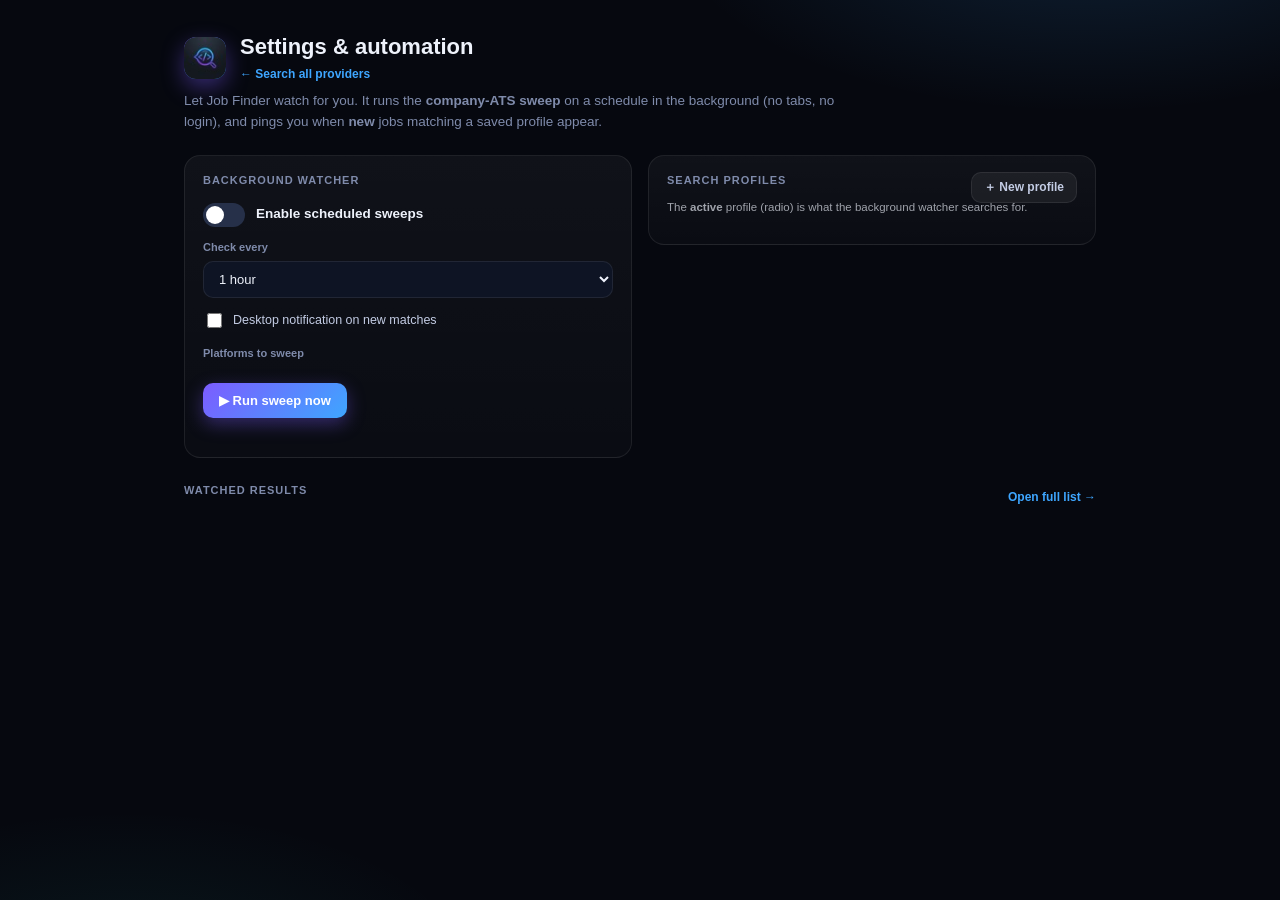
==== extension/options.html @ b2c96f01 "feat(auto): Tier 1 — scheduled background ATS sweep, notifications, saved profiles Turns the extensi" ====
<!doctype html>
<html>
<head>
  <meta charset="utf-8">
  <title>Job Finder — Settings & automation</title>
  <link rel="icon" type="image/png" href="icons/icon48.png">
  <link rel="stylesheet" href="options.css">
</head>
<body>
  <div class="wrap">
    <div class="head">
      <img class="logo" src="icons/icon48.png" alt="Logo">
      <div>
        <h1>Settings &amp; automation</h1>
        <a class="back" href="results.html">← Search all providers</a>
      </div>
    </div>
    <p class="lede">Let Job Finder watch for you. It runs the <b>company-ATS sweep</b> on a
      schedule in the background (no tabs, no login), and pings you when <b>new</b> jobs
      matching a saved profile appear.</p>

    <div class="grid">
      <!-- ============ automation ============ -->
      <div class="panel">
        <h2>Background watcher</h2>
        <label class="switch">
          <input type="checkbox" id="autoEnabled">
          <span class="track"></span>
          <span class="switch-label">Enable scheduled sweeps</span>
        </label>

        <div class="fld">
          <label>Check every</label>
          <select id="intervalMin">
            <option value="60">1 hour</option>
            <option value="120">2 hours</option>
            <option value="180">3 hours</option>
            <option value="360">6 hours</option>
            <option value="720">12 hours</option>
            <option value="1440">Daily</option>
          </select>
        </div>

        <label class="inline"><input type="checkbox" id="notify"> Desktop notification on new matches</label>

        <div class="fld" style="margin-top:14px">
          <label>Platforms to sweep</label>
          <div id="platforms" class="checks"></div>
        </div>

        <div class="run-row">
          <button id="runNow" class="primary">▶ Run sweep now</button>
          <span id="runStatus" class="run-status"></span>
        </div>
        <div id="lastRun" class="last-run"></div>
      </div>

      <!-- ============ profiles ============ -->
      <div class="panel">
        <div class="panel-head">
          <h2>Search profiles</h2>
          <button id="addProfile" class="ghost small">＋ New profile</button>
        </div>
        <p class="dim" style="margin-top:-4px">The <b>active</b> profile (radio) is what the background watcher searches for.</p>
        <div id="profiles" class="profiles"></div>
        <div id="noProfiles" class="dim empty-note" hidden>No profiles yet — create one to enable the watcher.</div>
      </div>
    </div>

    <div class="watched">
      <div class="watched-head">
        <h2>Watched results <span class="dim" id="watchedCount"></span></h2>
        <a class="linkbtn" id="openWatched" href="results.html?watched=1">Open full list →</a>
      </div>
      <div id="watchedList" class="wlist"></div>
    </div>
  </div>

  <script src="store.js"></script>
  <script src="ats.js"></script>
  <script src="options.js"></script>
</body>
</html>
---- extension/options.css ----
/* Job Finder — options / automation settings */
* { box-sizing: border-box; }
html, body { margin: 0; min-height: 100%; }
:root {
  --bg: #06080f; --surface-2: #0e1424; --line: rgba(255,255,255,.08); --line-2: rgba(255,255,255,.05);
  --ink: #eef2fb; --ink-2: #c3cce4; --muted: #7f8bab;
  --accent: #7c5cff; --accent-2: #3ea6ff; --cyan: #34e2d0; --good: #37e0a0; --bad: #ff7a8a;
  --grad-2: linear-gradient(135deg, #7c5cff, #3ea6ff);
}
body {
  font: 13.5px/1.55 "Inter", -apple-system, "Segoe UI", Roboto, sans-serif; color: var(--ink);
  background:
    radial-gradient(700px 320px at 85% -80px, rgba(62,166,255,.16), transparent 60%),
    radial-gradient(600px 300px at 10% 110%, rgba(52,226,208,.08), transparent 60%),
    var(--bg);
}
::-webkit-scrollbar { width: 10px; height: 10px; }
::-webkit-scrollbar-thumb { background: rgba(255,255,255,.12); border-radius: 20px; }
input, select, button { font-family: inherit; }
a { color: var(--accent-2); }
.dim { opacity: .65; font-weight: 400; font-size: 11.5px; }

.wrap { max-width: 960px; margin: 0 auto; padding: 30px 24px 80px; }
.head { display: flex; align-items: center; gap: 14px; margin-bottom: 6px; }
.logo { width: 42px; height: 42px; border-radius: 12px; background: var(--grad-2); box-shadow: 0 8px 22px rgba(124,92,255,.4); }
h1 { font-size: 22px; margin: 0; font-weight: 800; }
.lede { color: var(--muted); margin: 2px 0 22px; max-width: 680px; }
.back { font-size: 12px; font-weight: 700; text-decoration: none; }

.grid { display: grid; grid-template-columns: 1fr 1fr; gap: 16px; align-items: start; }
@media (max-width: 760px) { .grid { grid-template-columns: 1fr; } }
.panel { background: linear-gradient(180deg, rgba(255,255,255,.045), rgba(255,255,255,.02)); border: 1px solid var(--line); border-radius: 16px; padding: 16px 18px; }
.panel-head { display: flex; align-items: center; justify-content: space-between; }
.panel h2 { font-size: 11px; text-transform: uppercase; letter-spacing: .09em; color: var(--muted); font-weight: 800; margin: 0 0 14px; }
.fld { margin: 12px 0; }
.fld label { display: block; font-size: 11px; color: var(--muted); margin-bottom: 5px; font-weight: 600; }
input[type="text"], select {
  width: 100%; padding: 9px 11px; border: 1px solid var(--line); border-radius: 10px;
  background: var(--surface-2); color: var(--ink); font-size: 13px; outline: none;
}
input[type="text"]:focus, select:focus { border-color: var(--accent); box-shadow: 0 0 0 3px rgba(124,92,255,.2); }
label.inline { display: flex; align-items: center; gap: 8px; font-size: 12.5px; color: var(--ink-2); cursor: pointer; }
label.inline input { accent-color: var(--accent); width: 15px; height: 15px; }

/* toggle switch */
.switch { display: flex; align-items: center; gap: 11px; cursor: pointer; user-select: none; margin-bottom: 6px; }
.switch input { display: none; }
.track { width: 42px; height: 24px; border-radius: 20px; background: #263049; position: relative; transition: background .18s; flex: 0 0 42px; }
.track::after { content: ""; position: absolute; top: 3px; left: 3px; width: 18px; height: 18px; border-radius: 50%; background: #fff; transition: transform .18s; }
.switch input:checked + .track { background: var(--accent); }
.switch input:checked + .track::after { transform: translateX(18px); }
.switch-label { font-weight: 700; font-size: 13.5px; }

.checks { display: flex; flex-wrap: wrap; gap: 8px; }
.chk { display: flex; align-items: center; gap: 8px; padding: 7px 11px; background: var(--surface-2); border: 1px solid var(--line); border-radius: 11px; cursor: pointer; user-select: none; }
.chk.on { border-color: rgba(124,92,255,.6); background: rgba(124,92,255,.12); }
.chk input { accent-color: var(--accent); width: 15px; height: 15px; }
.chk .n { color: var(--muted); font-size: 10.5px; }

.run-row { display: flex; align-items: center; gap: 12px; margin-top: 16px; }
.run-status { font-size: 12px; color: var(--muted); }
.last-run { margin-top: 8px; font-size: 11.5px; color: var(--muted); min-height: 15px; }

button { border: 0; border-radius: 10px; font-weight: 700; font-size: 13px; cursor: pointer; color: #fff; transition: filter .15s, transform .1s; }
button:hover:not(:disabled) { filter: brightness(1.09); } button:active:not(:disabled) { transform: translateY(1px); }
button:disabled { opacity: .5; cursor: default; }
.primary { padding: 10px 16px; background: var(--grad-2); box-shadow: 0 6px 18px rgba(124,92,255,.36); }
.ghost { padding: 9px 14px; background: rgba(255,255,255,.06); color: var(--ink-2); border: 1px solid var(--line); }
.small { padding: 6px 12px; font-size: 12px; }
.linkbtn { background: none; border: 0; color: var(--accent-2); font-size: 12px; font-weight: 700; cursor: pointer; padding: 0; text-decoration: none; }
.linkbtn:hover { text-decoration: underline; }

/* profiles */
.profiles { display: flex; flex-direction: column; gap: 10px; }
.prof-card { background: var(--surface-2); border: 1px solid var(--line); border-radius: 13px; padding: 12px 13px; }
.prof-card.active { border-color: rgba(124,92,255,.6); box-shadow: 0 0 0 1px rgba(124,92,255,.25); }
.prof-top { display: flex; align-items: center; gap: 10px; margin-bottom: 9px; }
.prof-top input[type="radio"] { accent-color: var(--accent); width: 16px; height: 16px; }
.prof-name { flex: 1; font-weight: 700; padding: 7px 10px; }
.prof-del { background: rgba(255,122,138,.12); color: var(--bad); border: 1px solid rgba(255,122,138,.3); padding: 6px 10px; font-size: 11px; }
.prof-grid { display: grid; grid-template-columns: 1fr 1fr; gap: 8px; }
.prof-grid .full { grid-column: 1 / -1; }
.prof-grid label { font-size: 10px; color: var(--muted); display: block; margin-bottom: 3px; font-weight: 600; }
.empty-note { padding: 14px 2px; }

/* watched */
.watched { margin-top: 24px; }
.watched-head { display: flex; align-items: center; justify-content: space-between; }
.watched h2 { font-size: 11px; text-transform: uppercase; letter-spacing: .09em; color: var(--muted); font-weight: 800; margin: 0 0 12px; }
.wlist { display: flex; flex-direction: column; gap: 7px; }
.witem { display: flex; align-items: center; gap: 12px; padding: 10px 13px; background: linear-gradient(180deg, rgba(255,255,255,.04), rgba(255,255,255,.02)); border: 1px solid var(--line); border-radius: 11px; }
.witem.fresh { border-color: rgba(55,224,160,.35); }
.witem a { color: var(--ink); text-decoration: none; font-weight: 700; font-size: 13.5px; }
.witem a:hover { color: #b9cbff; }
.witem .co { color: var(--muted); font-size: 12px; }
.witem .badge { font-size: 8.5px; font-weight: 800; color: #05130c; background: var(--good); border-radius: 4px; padding: 2px 5px; }
.witem .src { margin-left: auto; font-size: 10.5px; color: var(--muted); }
.wempty { color: var(--muted); font-size: 12.5px; padding: 12px 2px; }
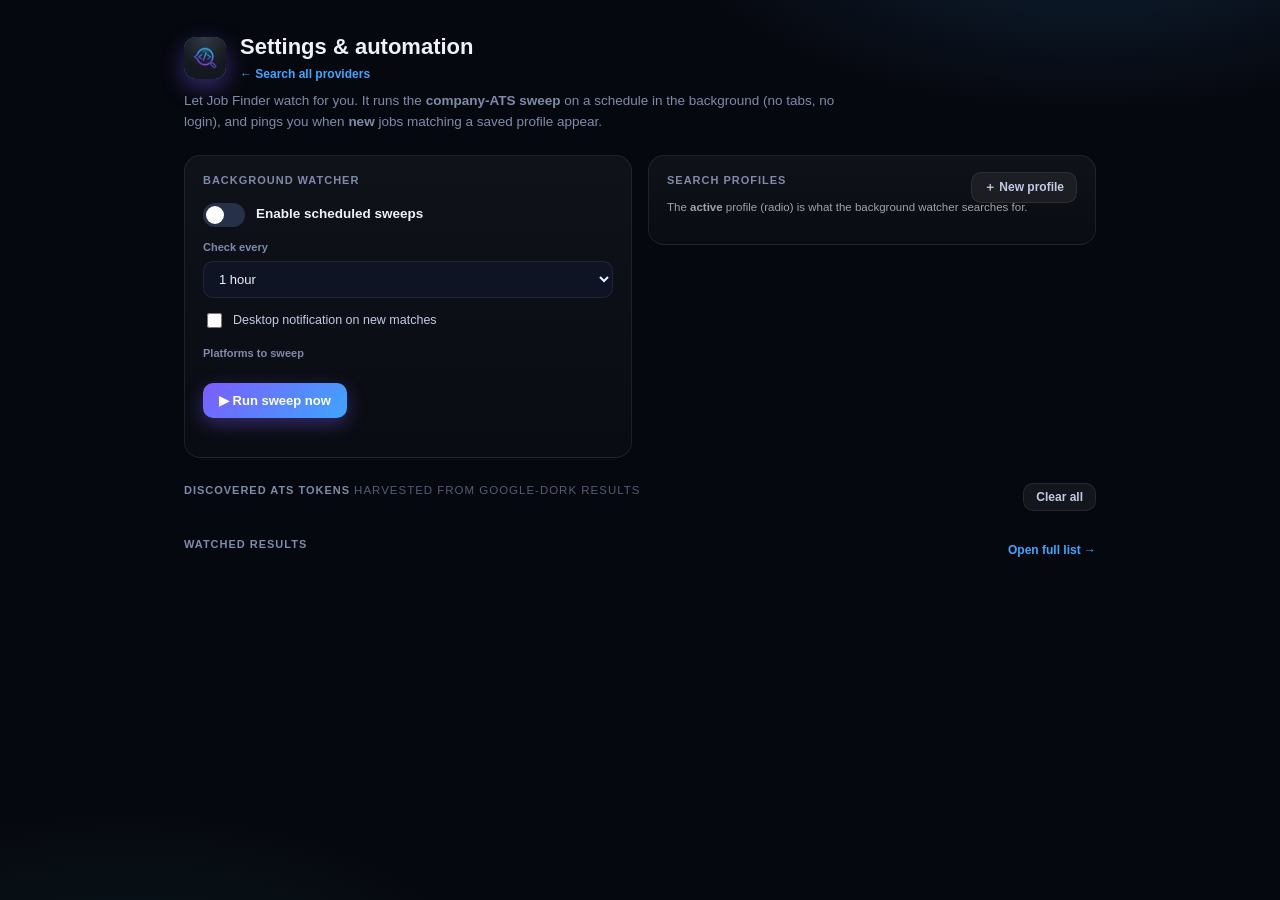
==== commit 9fba7c9d: "feat(polish): Tier 4 — multi-format export, discovered-token manager, packaging - Export menu (respe" ====
--- a/extension/options.html
+++ b/extension/options.html
@@ -69,6 +69,14 @@
 
     <div class="watched">
       <div class="watched-head">
+        <h2>Discovered ATS tokens <span class="dim">harvested from Google-dork results</span></h2>
+        <button id="clearDiscovered" class="ghost small">Clear all</button>
+      </div>
+      <div id="discovered" class="disc-list"></div>
+    </div>
+
+    <div class="watched">
+      <div class="watched-head">
         <h2>Watched results <span class="dim" id="watchedCount"></span></h2>
         <a class="linkbtn" id="openWatched" href="results.html?watched=1">Open full list →</a>
       </div>
--- a/extension/options.css
+++ b/extension/options.css
@@ -96,3 +96,7 @@
 .witem .badge { font-size: 8.5px; font-weight: 800; color: #05130c; background: var(--good); border-radius: 4px; padding: 2px 5px; }
 .witem .src { margin-left: auto; font-size: 10.5px; color: var(--muted); }
 .wempty { color: var(--muted); font-size: 12.5px; padding: 12px 2px; }
+.disc-list { display: flex; flex-direction: column; gap: 8px; }
+.disc-row { background: var(--surface-2); border: 1px solid var(--line); border-radius: 11px; padding: 10px 13px; }
+.disc-h { font-size: 13px; margin-bottom: 4px; }
+.disc-toks { font-size: 11.5px; color: var(--muted); font-family: ui-monospace, Menlo, monospace; line-height: 1.6; word-break: break-word; }
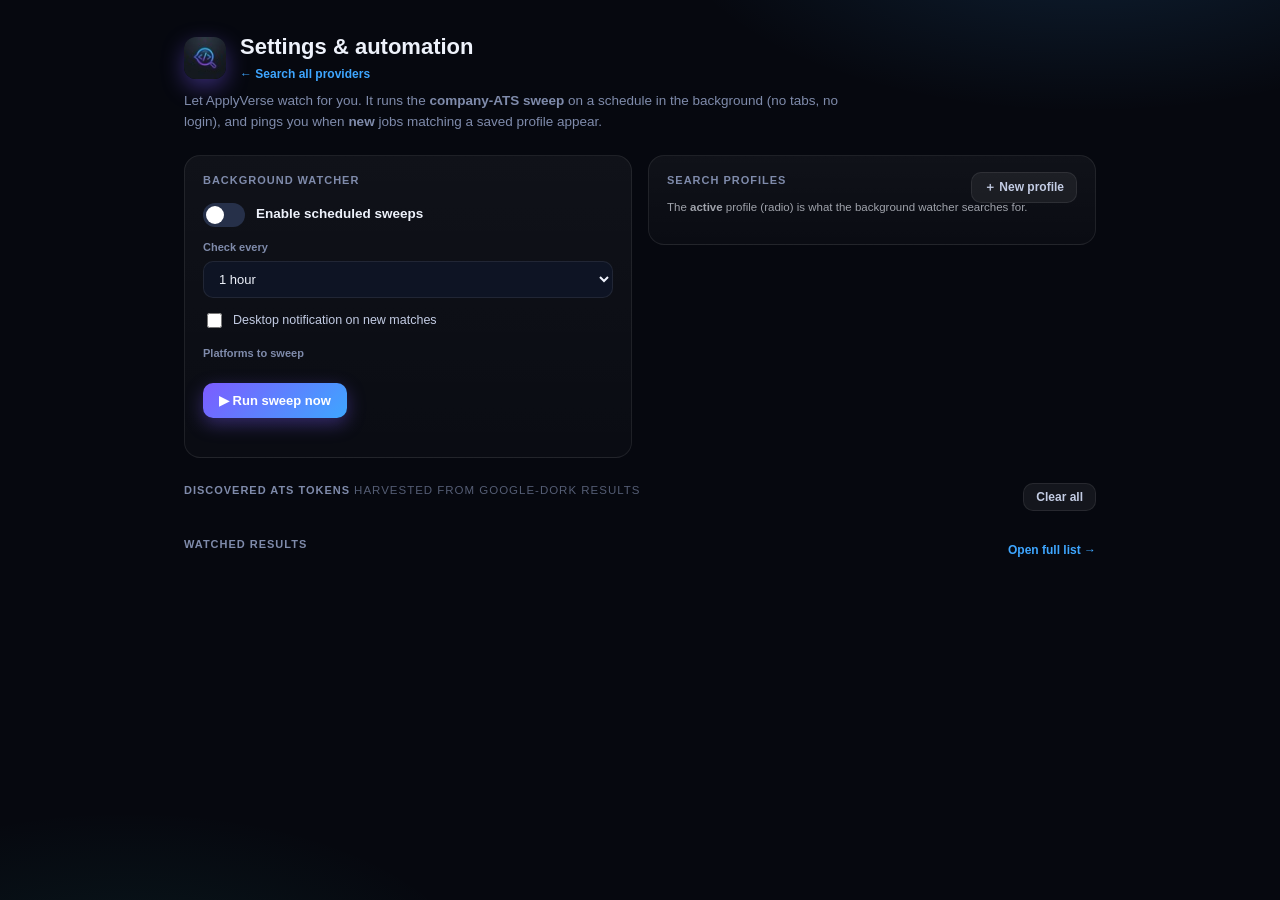
==== commit a9610509: "rebrand: Job Finder → ApplyVerse (v1.3.0) Rename the extension end-to-end: manifest name + action ti" ====
--- a/extension/options.html
+++ b/extension/options.html
@@ -2,7 +2,7 @@
 <html>
 <head>
   <meta charset="utf-8">
-  <title>Job Finder — Settings & automation</title>
+  <title>ApplyVerse — Settings & automation</title>
   <link rel="icon" type="image/png" href="icons/icon48.png">
   <link rel="stylesheet" href="options.css">
 </head>
@@ -15,7 +15,7 @@
         <a class="back" href="results.html">← Search all providers</a>
       </div>
     </div>
-    <p class="lede">Let Job Finder watch for you. It runs the <b>company-ATS sweep</b> on a
+    <p class="lede">Let ApplyVerse watch for you. It runs the <b>company-ATS sweep</b> on a
       schedule in the background (no tabs, no login), and pings you when <b>new</b> jobs
       matching a saved profile appear.</p>
 
--- a/extension/options.css
+++ b/extension/options.css
@@ -1,4 +1,4 @@
-/* Job Finder — options / automation settings */
+/* ApplyVerse — options / automation settings */
 * { box-sizing: border-box; }
 html, body { margin: 0; min-height: 100%; }
 :root {
